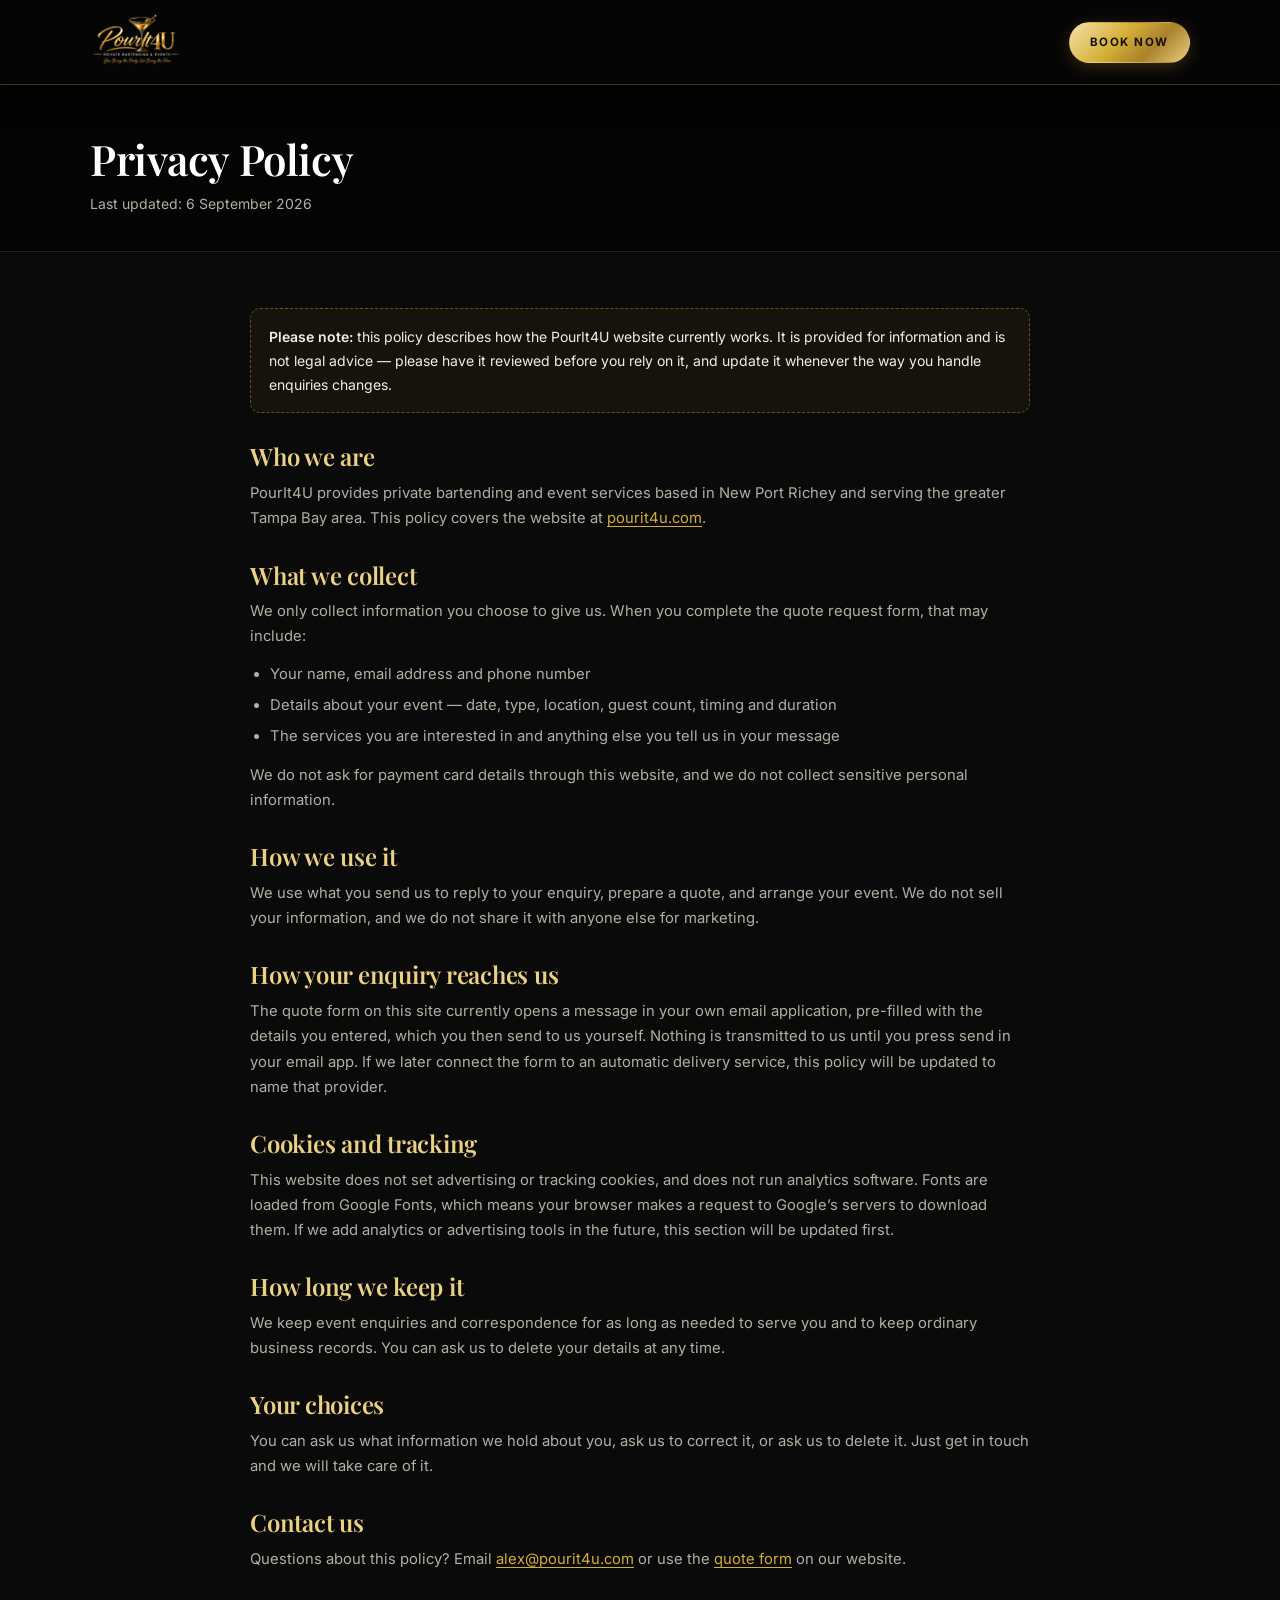
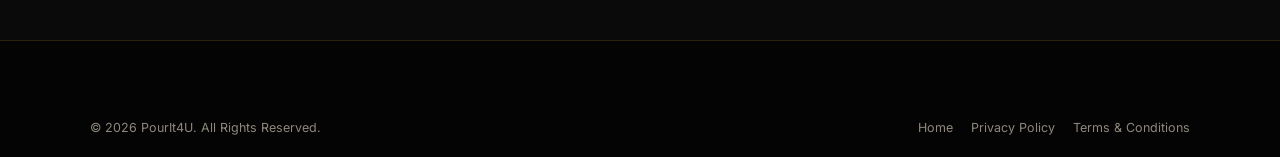
==== privacy.html @ ffa35bff "PourIt4U website — private bartending & events, New Port Richey Static site: home, services, package" ====
<!DOCTYPE html>
<html lang="en">
<head>
<meta charset="utf-8">
<meta name="viewport" content="width=device-width, initial-scale=1, viewport-fit=cover">
<title>Privacy Policy | PourIt4U — Private Bartending &amp; Events</title>
<meta name="description" content="How PourIt4U collects, uses and protects the information you send through our website.">
<link rel="canonical" href="https://pourit4u.com/privacy.html">
<meta name="robots" content="noindex, follow">
<meta name="theme-color" content="#0A0A0B">
<link rel="icon" href="assets/img/icon-32.png" sizes="32x32" type="image/png">
<link rel="apple-touch-icon" href="assets/img/icon-180.png">
<link rel="preconnect" href="https://fonts.googleapis.com">
<link rel="preconnect" href="https://fonts.gstatic.com" crossorigin>
<link rel="stylesheet" href="https://fonts.googleapis.com/css2?family=Playfair+Display:wght@500;600;700&family=Inter:wght@400;500;600;700&family=Parisienne&display=swap">
<link rel="stylesheet" href="assets/css/styles.css">
</head>
<body>
<a class="skip-link" href="#main">Skip to content</a>

<header class="header is-scrolled">
  <div class="wrap header__inner">
    <a class="brand" href="index.html" aria-label="PourIt4U — home">
      <img class="brand__img" src="assets/img/pourit4u-logo.png" alt="PourIt4U — Private Bartending &amp; Events" width="1536" height="1024">
    </a>
    <div class="header__cta" style="margin-left:auto">
      <a class="btn btn--gold btn--sm" href="index.html#book">Book Now</a>
    </div>
  </div>
</header>

<div class="page-head">
  <div class="wrap">
    <h1>Privacy Policy</h1>
    <p>Last updated: <time datetime="2026-09-06">6 September 2026</time></p>
  </div>
</div>

<main id="main" class="legal">
  <div class="wrap">
    <div class="legal__body">

      <div class="legal__note">
        <p><strong>Please note:</strong> this policy describes how the PourIt4U website
        currently works. It is provided for information and is not legal advice — please have it
        reviewed before you rely on it, and update it whenever the way you handle enquiries
        changes.</p>
      </div>

      <h2>Who we are</h2>
      <p>PourIt4U provides private bartending and event services based in New Port
      Richey and serving the greater Tampa Bay area. This policy covers the website at
      <a href="https://pourit4u.com">pourit4u.com</a>.</p>

      <h2>What we collect</h2>
      <p>We only collect information you choose to give us. When you complete the quote request
      form, that may include:</p>
      <ul>
        <li>Your name, email address and phone number</li>
        <li>Details about your event — date, type, location, guest count, timing and duration</li>
        <li>The services you are interested in and anything else you tell us in your message</li>
      </ul>
      <p>We do not ask for payment card details through this website, and we do not collect
      sensitive personal information.</p>

      <h2>How we use it</h2>
      <p>We use what you send us to reply to your enquiry, prepare a quote, and arrange your
      event. We do not sell your information, and we do not share it with anyone else for
      marketing.</p>

      <h2>How your enquiry reaches us</h2>
      <p>The quote form on this site currently opens a message in your own email application,
      pre-filled with the details you entered, which you then send to us yourself. Nothing is
      transmitted to us until you press send in your email app. If we later connect the form to
      an automatic delivery service, this policy will be updated to name that provider.</p>

      <h2>Cookies and tracking</h2>
      <p>This website does not set advertising or tracking cookies, and does not run analytics
      software. Fonts are loaded from Google Fonts, which means your browser makes a request to
      Google’s servers to download them. If we add analytics or advertising tools in the future,
      this section will be updated first.</p>

      <h2>How long we keep it</h2>
      <p>We keep event enquiries and correspondence for as long as needed to serve you and to keep
      ordinary business records. You can ask us to delete your details at any time.</p>

      <h2>Your choices</h2>
      <p>You can ask us what information we hold about you, ask us to correct it, or ask us to
      delete it. Just get in touch and we will take care of it.</p>

      <h2>Contact us</h2>
      <p>Questions about this policy? Email <a href="mailto:alex@pourit4u.com">alex@pourit4u.com</a>
      or use the <a href="index.html#book">quote form</a> on our website.</p>

    </div>
  </div>
</main>

<footer class="footer">
  <div class="wrap">
    <div class="footer__bar" style="border-top:0">
      <p class="footer__copy">© <span id="year">2026</span> PourIt4U. All Rights Reserved.</p>
      <nav class="footer__legal" aria-label="Legal">
        <a href="index.html">Home</a>
        <a href="privacy.html">Privacy Policy</a>
        <a href="terms.html">Terms &amp; Conditions</a>
      </nav>
    </div>
  </div>
</footer>

<script>document.getElementById('year').textContent = new Date().getFullYear();</script>
</body>
</html>
---- assets/css/styles.css ----
/* ==========================================================================
   PourIt4U — Private Bartending & Events
   Stylesheet
   --------------------------------------------------------------------------
   Structure
     1.  Design tokens
     2.  Reset & base
     3.  Typography helpers
     4.  Buttons
     5.  Layout / sections
     6.  Header & navigation
     7.  Hero
     8.  Benefits bar
     9.  Services
     10. About / Why choose us
     11. How it works
     12. Packages
     13. Alcohol information band
     14. CTA band
     15. Gallery + lightbox
     16. Testimonials
     17. FAQ
     18. Booking form
     19. Contact
     20. Footer
     21. Mobile action bar
     22. Modal
     23. Motion & accessibility
     24. Responsive
   ========================================================================== */

/* ==========================================================================
   1. DESIGN TOKENS
   ========================================================================== */
:root {
  /* --- Brand palette --------------------------------------------------- */
  --black:        #0A0A0B;   /* primary ground */
  --black-deep:   #040405;   /* footer / deepest */
  --black-soft:   #131316;   /* raised panels on dark */
  --black-line:   #26262B;   /* hairlines on dark */

  --gold:         #D4AF37;   /* metallic gold — the accent */
  --gold-light:   #EBD183;   /* highlight */
  --gold-deep:    #8A6E1F;   /* shadow side of the gold */
  --gold-ink:     #7A6018;   /* gold that is readable on cream */
  --gold-grad:    linear-gradient(135deg, #F3E2A8 0%, #D4AF37 42%, #A9822B 68%, #E8CE7C 100%);

  --cream:        #F7F4EE;   /* warm white sections */
  --cream-2:      #EFEAE1;   /* subtle alternate */
  --ink:          #17160F;   /* text on cream */
  --ink-soft:     #4A463C;   /* secondary text on cream */
  --ink-line:     #DCD5C8;   /* hairlines on cream */

  --white:        #FFFFFF;
  --on-dark:      #F2EFE8;   /* body text on black */
  --on-dark-soft: #B4AFA3;   /* secondary text on black */

  /* --- Type ------------------------------------------------------------ */
  --serif:  'Playfair Display', 'Georgia', 'Times New Roman', serif;
  --sans:   'Inter', -apple-system, BlinkMacSystemFont, 'Segoe UI', Roboto, Arial, sans-serif;
  --script: 'Parisienne', 'Brush Script MT', cursive;

  /* --- Rhythm ---------------------------------------------------------- */
  --wrap:      1180px;
  --wrap-tight: 940px;
  --gutter:    clamp(18px, 4vw, 40px);
  --section-y: clamp(52px, 6.4vw, 84px);
  --radius:    10px;
  --radius-lg: 14px;

  --shadow-sm: 0 2px 10px rgba(0, 0, 0, .08);
  --shadow-md: 0 10px 30px rgba(0, 0, 0, .12);
  --shadow-dark: 0 14px 40px rgba(0, 0, 0, .55);

  --ease: cubic-bezier(.22, .61, .36, 1);
  --header-h: 84px;
}

/* ==========================================================================
   2. RESET & BASE
   ========================================================================== */
*, *::before, *::after { box-sizing: border-box; }

html {
  scroll-behavior: smooth;
  scroll-padding-top: calc(var(--header-h) + 12px);
  -webkit-text-size-adjust: 100%;
}

body {
  margin: 0;
  background: var(--black);
  color: var(--on-dark);
  font-family: var(--sans);
  font-size: 16px;
  line-height: 1.65;
  font-weight: 400;
  overflow-x: hidden;           /* belt-and-braces: never scroll sideways */
  -webkit-font-smoothing: antialiased;
  text-rendering: optimizeLegibility;
}

img { max-width: 100%; height: auto; display: block; }
svg { display: block; }
a { color: inherit; text-decoration: none; }
button { font: inherit; color: inherit; }
[hidden] { display: none !important; }

h1, h2, h3, h4 {
  font-family: var(--serif);
  font-weight: 600;
  line-height: 1.16;
  margin: 0;
  letter-spacing: -.01em;
}

p { margin: 0; }
ul, ol { margin: 0; padding: 0; list-style: none; }

/* Accessible-but-invisible text (used for the SEO headline behind the logo) */
.sr-only {
  position: absolute !important;
  width: 1px; height: 1px;
  padding: 0; margin: -1px;
  overflow: hidden;
  clip: rect(0, 0, 0, 0);
  white-space: nowrap;
  border: 0;
}

.skip-link {
  position: absolute;
  left: 50%;
  top: -60px;
  transform: translateX(-50%);
  z-index: 2000;
  background: var(--gold);
  color: var(--black);
  padding: 10px 20px;
  font-size: 13px;
  font-weight: 700;
  letter-spacing: .1em;
  text-transform: uppercase;
  border-radius: 0 0 8px 8px;
  transition: top .18s var(--ease);
}
.skip-link:focus { top: 0; }

:focus-visible {
  outline: 2px solid var(--gold);
  outline-offset: 3px;
  border-radius: 3px;
}

/* ==========================================================================
   3. TYPOGRAPHY HELPERS
   ========================================================================== */
.eyebrow {
  display: inline-flex;
  align-items: center;
  gap: 12px;
  font-size: 11px;
  font-weight: 600;
  letter-spacing: .22em;
  text-transform: uppercase;
  color: var(--gold);
  margin: 0 0 12px;
}
.eyebrow::before,
.eyebrow::after {
  content: '';
  width: 26px;
  height: 1px;
  background: linear-gradient(90deg, transparent, var(--gold));
}
.eyebrow::after { background: linear-gradient(90deg, var(--gold), transparent); }
.eyebrow--start { margin-bottom: 10px; }
.eyebrow--start::before { display: none; }

.section--light .eyebrow { color: var(--gold-ink); }
.section--light .eyebrow::before { background: linear-gradient(90deg, transparent, var(--gold-ink)); }
.section--light .eyebrow::after  { background: linear-gradient(90deg, var(--gold-ink), transparent); }

.section-title {
  font-size: clamp(27px, 3.4vw, 40px);
  margin: 0 0 12px;
}

.section-intro {
  font-size: clamp(14.5px, 1.15vw, 16px);
  color: var(--on-dark-soft);
  max-width: 620px;
  margin: 0 auto;
}
.section--light .section-intro { color: var(--ink-soft); }

.section-head {
  text-align: center;
  margin-bottom: clamp(28px, 3.4vw, 44px);
}

.script {
  font-family: var(--script);
  font-weight: 400;
  color: var(--gold);
  letter-spacing: .01em;
}

.gold-text {
  background: var(--gold-grad);
  -webkit-background-clip: text;
  background-clip: text;
  color: transparent;
}

.rule-gold {
  width: 54px;
  height: 2px;
  background: var(--gold-grad);
  border: 0;
  margin: 16px auto 0;
}

/* ==========================================================================
   4. BUTTONS
   ========================================================================== */
.btn {
  display: inline-flex;
  align-items: center;
  justify-content: center;
  gap: 10px;
  padding: 13px 26px;
  min-height: 46px;
  border: 1px solid transparent;
  border-radius: 40px;
  font-size: 12.5px;
  font-weight: 700;
  letter-spacing: .13em;
  text-transform: uppercase;
  cursor: pointer;
  text-align: center;
  transition: transform .2s var(--ease), box-shadow .2s var(--ease),
              background-color .2s var(--ease), color .2s var(--ease),
              border-color .2s var(--ease);
  will-change: transform;
}
.btn:hover { transform: translateY(-2px); }
.btn:active { transform: translateY(0); }

/* Primary — gold fill, dark text */
.btn--gold {
  background: var(--gold-grad);
  color: #14110A;
  box-shadow: 0 4px 16px rgba(212, 175, 55, .22);
}
.btn--gold:hover { box-shadow: 0 8px 26px rgba(212, 175, 55, .38); }

/* Secondary on dark — gold outline */
.btn--ghost {
  background: rgba(255, 255, 255, .03);
  border-color: rgba(212, 175, 55, .55);
  color: var(--gold-light);
}
.btn--ghost:hover {
  background: rgba(212, 175, 55, .12);
  border-color: var(--gold);
  color: var(--gold-light);
}

/* Secondary on cream */
.btn--dark {
  background: var(--black);
  color: var(--on-dark);
  border-color: var(--black);
}
.btn--dark:hover { background: #1d1d21; }

.btn--outline-ink {
  background: transparent;
  border-color: var(--ink-line);
  color: var(--ink);
}
.btn--outline-ink:hover { border-color: var(--gold-ink); color: var(--gold-ink); }

.btn--sm { padding: 10px 20px; min-height: 40px; font-size: 11.5px; }
.btn--block { width: 100%; }
.btn__arrow { transition: transform .2s var(--ease); }
.btn:hover .btn__arrow { transform: translateX(4px); }

/* Quiet text link with an underline that grows on hover */
.link-more {
  display: inline-flex;
  align-items: center;
  gap: 7px;
  padding: 8px 0;
  min-height: 34px;
  font-size: 11.5px;
  font-weight: 700;
  letter-spacing: .14em;
  text-transform: uppercase;
  color: var(--gold-ink);
  background: none;
  border: 0;
  padding: 0;
  cursor: pointer;
}
.link-more::after {
  content: '';
  width: 14px; height: 1px;
  background: currentColor;
  transition: width .22s var(--ease);
}
.link-more:hover::after { width: 26px; }

/* ==========================================================================
   5. LAYOUT / SECTIONS
   ========================================================================== */
.wrap {
  width: 100%;
  max-width: var(--wrap);
  margin-inline: auto;
  padding-inline: var(--gutter);
}
.wrap--tight { max-width: var(--wrap-tight); }

.section { padding-block: var(--section-y); position: relative; }
.section--light { background: var(--cream); color: var(--ink); }
.section--light h1, .section--light h2, .section--light h3, .section--light h4 { color: var(--ink); }
.section--cream2 { background: var(--cream-2); }
.section--dark { background: var(--black); }
.section--darker { background: var(--black-deep); }

/* ==========================================================================
   6. HEADER & NAVIGATION
   ========================================================================== */
.header {
  position: fixed;
  inset: 0 0 auto 0;
  z-index: 900;
  background: linear-gradient(to bottom, rgba(4, 4, 5, .95), rgba(4, 4, 5, .78));
  border-bottom: 1px solid rgba(212, 175, 55, .16);
  transition: background .3s var(--ease), border-color .3s var(--ease);
}
.header.is-scrolled {
  background: #050506;
  border-bottom-color: rgba(212, 175, 55, .3);
  box-shadow: 0 6px 26px rgba(0, 0, 0, .5);
}

.header__inner {
  display: flex;
  align-items: center;
  gap: 18px;
  min-height: var(--header-h);
}

/* The logo is her approved artwork, used as-is. Its own background is black,
   so `screen` blending drops that black away over dark surfaces without
   altering the file itself. */
.brand { display: inline-flex; align-items: center; flex: 0 0 auto; }
.brand__img {
  height: 62px;
  width: auto;
  mix-blend-mode: screen;
}

.nav { margin-left: auto; }
.nav__list { display: flex; align-items: center; gap: clamp(12px, 1.6vw, 26px); }
.nav__link {
  position: relative;
  display: inline-flex;
  align-items: center;
  min-height: 34px;
  font-size: 13px;
  font-weight: 500;
  letter-spacing: .04em;
  color: var(--on-dark);
  padding: 6px 2px;
  white-space: nowrap;
  transition: color .18s var(--ease);
}
.nav__link::after {
  content: '';
  position: absolute;
  left: 0; right: 0; bottom: 0;
  height: 1.5px;
  background: var(--gold);
  transform: scaleX(0);
  transform-origin: left;
  transition: transform .24s var(--ease);
}
.nav__link:hover { color: var(--gold-light); }
.nav__link:hover::after,
.nav__link.is-active::after { transform: scaleX(1); }
.nav__link.is-active { color: var(--gold); }

.header__cta { flex: 0 0 auto; margin-left: clamp(8px, 1.4vw, 20px); }

.nav-toggle {
  display: none;
  width: 44px; height: 44px;
  align-items: center;
  justify-content: center;
  background: transparent;
  border: 1px solid rgba(212, 175, 55, .35);
  border-radius: 8px;
  cursor: pointer;
  flex: 0 0 auto;
}
.nav-toggle__bars { display: block; width: 20px; height: 14px; position: relative; }
.nav-toggle__bars span {
  position: absolute;
  left: 0; right: 0;
  height: 1.6px;
  background: var(--gold);
  border-radius: 2px;
  transition: transform .25s var(--ease), opacity .18s var(--ease), top .25s var(--ease);
}
.nav-toggle__bars span:nth-child(1) { top: 0; }
.nav-toggle__bars span:nth-child(2) { top: 6.2px; }
.nav-toggle__bars span:nth-child(3) { top: 12.4px; }
.nav-toggle[aria-expanded="true"] .nav-toggle__bars span:nth-child(1) { top: 6.2px; transform: rotate(45deg); }
.nav-toggle[aria-expanded="true"] .nav-toggle__bars span:nth-child(2) { opacity: 0; }
.nav-toggle[aria-expanded="true"] .nav-toggle__bars span:nth-child(3) { top: 6.2px; transform: rotate(-45deg); }

/* ==========================================================================
   7. HERO
   ========================================================================== */
.hero {
  position: relative;
  min-height: clamp(560px, 92vh, 860px);
  display: flex;
  align-items: center;
  padding-top: calc(var(--header-h) + clamp(24px, 4vw, 54px));
  padding-bottom: clamp(64px, 8vw, 96px);
  overflow: hidden;
  isolation: isolate;
}
.hero__bg {
  position: absolute;
  inset: 0;
  z-index: -2;
}
.hero__bg img {
  width: 100%;
  height: 100%;
  object-fit: cover;
  object-position: center 42%;
}
.hero__scrim {
  position: absolute;
  inset: 0;
  z-index: -1;
  background:
    linear-gradient(105deg, rgba(4,4,5,.94) 0%, rgba(4,4,5,.88) 34%, rgba(4,4,5,.62) 62%, rgba(4,4,5,.74) 100%),
    linear-gradient(to top, rgba(4,4,5,.96) 0%, rgba(4,4,5,0) 38%);
}

.hero__inner { max-width: 620px; }

.hero__logo {
  width: clamp(270px, 38vw, 500px);
  height: auto;
  mix-blend-mode: screen;
  margin-bottom: clamp(14px, 2vw, 20px);
}

.hero__copy {
  font-size: clamp(14.5px, 1.2vw, 16.5px);
  color: #DDD8CE;
  max-width: 500px;
  margin-bottom: clamp(20px, 2.6vw, 28px);
}

.hero__actions {
  display: flex;
  flex-wrap: wrap;
  gap: 12px;
  margin-bottom: clamp(18px, 2.4vw, 26px);
}

.hero__area {
  display: inline-flex;
  align-items: center;
  gap: 10px;
  font-size: 11px;
  font-weight: 600;
  letter-spacing: .18em;
  text-transform: uppercase;
  color: var(--on-dark-soft);
  padding-top: 16px;
  border-top: 1px solid rgba(212, 175, 55, .22);
}
.hero__area svg { color: var(--gold); flex: 0 0 auto; }

.hero__scroll {
  position: absolute;
  left: 50%;
  bottom: 20px;
  transform: translateX(-50%);
  color: rgba(212, 175, 55, .7);
  animation: nudge 2.4s var(--ease) infinite;
}
@keyframes nudge {
  0%, 100% { transform: translate(-50%, 0); }
  50%      { transform: translate(-50%, 7px); }
}

/* ==========================================================================
   8. BENEFITS BAR
   ========================================================================== */
.benefits {
  background: var(--black-soft);
  border-top: 1px solid rgba(212, 175, 55, .18);
  border-bottom: 1px solid rgba(212, 175, 55, .18);
  padding-block: clamp(30px, 3.4vw, 42px);
}
.benefits__grid {
  display: grid;
  grid-template-columns: repeat(4, 1fr);
  gap: clamp(16px, 2.2vw, 30px);
}
.benefit {
  display: grid;
  grid-template-columns: auto 1fr;
  gap: 14px;
  align-items: start;
  padding-right: clamp(10px, 1.6vw, 22px);
  border-right: 1px solid var(--black-line);
}
.benefit:last-child { border-right: 0; padding-right: 0; }
.benefit__icon {
  width: 42px; height: 42px;
  display: grid;
  place-items: center;
  border: 1px solid rgba(212, 175, 55, .4);
  border-radius: 50%;
  color: var(--gold);
  flex: 0 0 auto;
}
.benefit__title {
  display: block;
  font-family: var(--sans);
  font-size: 11.5px;
  font-weight: 700;
  letter-spacing: .09em;
  text-transform: uppercase;
  color: var(--white);
  margin-bottom: 3px;
}
.benefit__text { display: block; font-size: 13.5px; color: var(--on-dark-soft); line-height: 1.5; }

/* ==========================================================================
   9. SERVICES
   ========================================================================== */
.services__grid {
  display: grid;
  grid-template-columns: repeat(5, minmax(0, 1fr));
  gap: clamp(12px, 1.3vw, 16px);
}
@media (max-width: 1100px) { .services__grid { grid-template-columns: repeat(3, minmax(0, 1fr)); } }
@media (max-width: 780px)  { .services__grid { grid-template-columns: repeat(2, minmax(0, 1fr)); } }
.service-card {
  background: var(--white);
  border: 1px solid var(--ink-line);
  border-radius: var(--radius-lg);
  padding: clamp(18px, 1.8vw, 22px) clamp(14px, 1.4vw, 18px);
  display: flex;
  flex-direction: column;
  gap: 9px;
  transition: transform .26s var(--ease), box-shadow .26s var(--ease), border-color .26s var(--ease);
}
.service-card:hover {
  transform: translateY(-5px);
  box-shadow: var(--shadow-md);
  border-color: rgba(212, 175, 55, .6);
}
.service-card__icon {
  width: 52px; height: 52px;
  display: grid;
  place-items: center;
  border-radius: 50%;
  background: var(--black);
  color: var(--gold);
  margin-bottom: 4px;
}
.service-card__title {
  font-family: var(--sans);
  font-size: 12px;
  font-weight: 700;
  letter-spacing: .13em;
  text-transform: uppercase;
  color: var(--ink);
}
.service-card__text {
  font-size: 13.5px;
  color: var(--ink-soft);
  line-height: 1.58;
  flex: 1 1 auto;
}
.service-card .link-more { margin-top: 4px; align-self: flex-start; }

/* ==========================================================================
   10. ABOUT / WHY CHOOSE US
   ========================================================================== */
.about {
  display: grid;
  grid-template-columns: minmax(0, .92fr) minmax(0, 1.08fr);
  background: var(--black);
  align-items: stretch;
}
.about__media { position: relative; min-height: 340px; }
.about__media img {
  position: absolute;
  inset: 0;
  width: 100%; height: 100%;
  object-fit: cover;
}
.about__media::after {
  content: '';
  position: absolute;
  inset: 0;
  background: linear-gradient(90deg, rgba(4,4,5,.35) 0%, rgba(4,4,5,0) 45%, rgba(10,10,11,.9) 100%);
}
.about__body {
  padding: clamp(36px, 5vw, 70px) var(--gutter) clamp(36px, 5vw, 70px) clamp(24px, 4vw, 56px);
  max-width: 640px;
  display: flex;
  flex-direction: column;
  justify-content: center;
}
.about__title { font-size: clamp(26px, 3.2vw, 38px); margin-bottom: 14px; }
.about__text { font-size: 15px; color: var(--on-dark-soft); margin-bottom: 12px; max-width: 520px; }
.about__points {
  display: grid;
  grid-template-columns: repeat(4, 1fr);
  gap: 14px;
  margin-top: clamp(20px, 2.6vw, 28px);
  padding-top: clamp(20px, 2.6vw, 26px);
  border-top: 1px solid var(--black-line);
}
.about__point { text-align: center; }
.about__point svg { color: var(--gold); margin: 0 auto 8px; }
.about__point span {
  display: block;
  font-size: 10.5px;
  font-weight: 700;
  letter-spacing: .12em;
  text-transform: uppercase;
  color: var(--on-dark);
  line-height: 1.4;
}

/* ==========================================================================
   11. HOW IT WORKS
   ========================================================================== */
.steps {
  display: grid;
  grid-template-columns: repeat(4, 1fr);
  gap: clamp(16px, 2vw, 26px);
  position: relative;
}
/* subtle connecting line behind the numbered circles */
.steps::before {
  content: '';
  position: absolute;
  top: 27px;
  left: 12.5%;
  right: 12.5%;
  height: 1px;
  background: linear-gradient(90deg, transparent, rgba(212,175,55,.45) 12%, rgba(212,175,55,.45) 88%, transparent);
  z-index: 0;
}
.step { text-align: center; position: relative; z-index: 1; }
.step__num {
  width: 54px; height: 54px;
  margin: 0 auto 14px;
  display: grid;
  place-items: center;
  border-radius: 50%;
  border: 1px solid rgba(212, 175, 55, .5);
  background: var(--cream);
  color: var(--gold-ink);
  font-family: var(--serif);
  font-size: 17px;
  font-weight: 700;
  letter-spacing: .02em;
  transition: background .25s var(--ease), color .25s var(--ease), transform .25s var(--ease);
}
.step:hover .step__num {
  background: var(--gold-grad);
  color: #14110A;
  transform: translateY(-3px);
}
.section--dark .step__num { background: var(--black); color: var(--gold); }
.step__title {
  display: block;
  font-family: var(--sans);
  font-size: 12px;
  font-weight: 700;
  letter-spacing: .13em;
  text-transform: uppercase;
  margin-bottom: 6px;
}
.step__text { display: block; font-size: 13.5px; color: var(--ink-soft); line-height: 1.55; max-width: 240px; margin-inline: auto; }

/* ==========================================================================
   12. PACKAGES
   ========================================================================== */
.packages__grid {
  display: grid;
  grid-template-columns: repeat(3, 1fr);
  gap: clamp(16px, 2vw, 24px);
  align-items: stretch;
}
.package {
  position: relative;
  display: flex;
  flex-direction: column;
  background: var(--black-soft);
  border: 1px solid var(--black-line);
  border-radius: var(--radius-lg);
  padding: clamp(24px, 2.6vw, 32px) clamp(18px, 2.2vw, 26px);
  transition: transform .26s var(--ease), border-color .26s var(--ease), box-shadow .26s var(--ease);
}
.package:hover {
  transform: translateY(-5px);
  border-color: rgba(212, 175, 55, .5);
  box-shadow: var(--shadow-dark);
}
.package--featured {
  border-color: rgba(212, 175, 55, .65);
  background: linear-gradient(180deg, #17161A 0%, #101013 100%);
  box-shadow: 0 0 0 1px rgba(212, 175, 55, .16), 0 18px 44px rgba(0, 0, 0, .5);
}
.package__badge {
  position: absolute;
  top: -11px;
  left: 50%;
  transform: translateX(-50%);
  background: var(--gold-grad);
  color: #14110A;
  font-size: 10px;
  font-weight: 800;
  letter-spacing: .18em;
  text-transform: uppercase;
  padding: 5px 16px;
  border-radius: 30px;
  white-space: nowrap;
}
.package__name {
  font-size: clamp(20px, 2vw, 25px);
  color: var(--white);
  margin-bottom: 4px;
}
.package__subtitle {
  font-size: 11px;
  font-weight: 700;
  letter-spacing: .16em;
  text-transform: uppercase;
  color: var(--gold);
  margin-bottom: 12px;
}
.package__blurb {
  font-size: 13.5px;
  color: var(--on-dark-soft);
  line-height: 1.55;
  margin-bottom: 16px;
}
.package__price {
  display: flex;
  align-items: baseline;
  gap: 8px;
  padding: 14px 0;
  margin-bottom: 16px;
  border-top: 1px solid var(--black-line);
  border-bottom: 1px solid var(--black-line);
}
.package__price-label {
  font-size: 10.5px;
  font-weight: 600;
  letter-spacing: .16em;
  text-transform: uppercase;
  color: var(--on-dark-soft);
}
.package__price-value {
  font-family: var(--serif);
  font-size: 27px;
  font-weight: 700;
  color: var(--gold);
  line-height: 1;
}
.package__price--tbd .package__price-value {
  font-size: 15px;
  font-family: var(--sans);
  font-weight: 600;
  letter-spacing: .05em;
  color: var(--gold-light);
}
.package__hours {
  font-size: 11px;
  font-weight: 600;
  letter-spacing: .12em;
  text-transform: uppercase;
  color: var(--on-dark-soft);
  margin-left: auto;
  white-space: nowrap;
}
.package__list { display: grid; gap: 9px; margin-bottom: 22px; flex: 1 1 auto; align-content: start; }
.package__list li {
  display: grid;
  grid-template-columns: auto 1fr;
  gap: 10px;
  align-items: start;
  font-size: 13.5px;
  color: var(--on-dark);
  line-height: 1.45;
}
.package__list svg { color: var(--gold); margin-top: 4px; flex: 0 0 auto; }
/* --- Add-ons strip (extra hour, second bartender, travel, deposit) --- */
.add-ons {
  display: grid;
  grid-template-columns: repeat(4, minmax(0, 1fr));
  gap: 1px;
  margin-top: clamp(18px, 2.2vw, 26px);
  background: var(--black-line);
  border: 1px solid var(--black-line);
  border-radius: var(--radius);
  overflow: hidden;
}
.add-on {
  background: var(--black-soft);
  padding: clamp(14px, 1.6vw, 18px) clamp(12px, 1.4vw, 18px);
  text-align: center;
  display: flex;
  flex-direction: column;
  gap: 3px;
  justify-content: center;
}
.add-on__label {
  font-size: 10px;
  font-weight: 700;
  letter-spacing: .16em;
  text-transform: uppercase;
  color: var(--on-dark-soft);
}
.add-on__price {
  font-family: var(--serif);
  font-size: clamp(17px, 1.8vw, 21px);
  font-weight: 700;
  color: var(--gold);
  line-height: 1.15;
}
.add-on__note { font-size: 12px; color: var(--on-dark-soft); line-height: 1.4; }

.packages__note {
  text-align: center;
  font-size: 13.5px;
  color: var(--on-dark-soft);
  max-width: 660px;
  margin: clamp(24px, 3vw, 32px) auto 0;
  line-height: 1.6;
}

/* ==========================================================================
   13. ALCOHOL INFORMATION BAND
   ========================================================================== */
.alcohol {
  background: var(--cream-2);
  color: var(--ink);
  padding-block: clamp(34px, 4vw, 48px);
}
.alcohol__inner {
  display: grid;
  grid-template-columns: auto 1fr;
  gap: clamp(18px, 2.6vw, 30px);
  align-items: center;
  max-width: 900px;
  margin-inline: auto;
}
.alcohol__icon {
  width: 58px; height: 58px;
  display: grid;
  place-items: center;
  border-radius: 50%;
  background: var(--black);
  color: var(--gold);
  flex: 0 0 auto;
}
.alcohol__title {
  font-size: clamp(18px, 2vw, 24px);
  margin-bottom: 8px;
}
.alcohol__text { font-size: 14.5px; color: var(--ink-soft); line-height: 1.6; }

/* ==========================================================================
   14. CTA BAND
   ========================================================================== */
.cta-band {
  position: relative;
  padding-block: clamp(48px, 6vw, 76px);
  text-align: center;
  overflow: hidden;
  isolation: isolate;
}
.cta-band__bg { position: absolute; inset: 0; z-index: -2; }
.cta-band__bg img { width: 100%; height: 100%; object-fit: cover; }
.cta-band::before {
  content: '';
  position: absolute;
  inset: 0;
  z-index: -1;
  background: linear-gradient(180deg, rgba(4,4,5,.9), rgba(4,4,5,.82));
}
.cta-band__script {
  font-family: var(--script);
  font-size: clamp(24px, 3.4vw, 38px);
  color: var(--gold);
  line-height: 1.3;
  margin-bottom: 8px;
}
.cta-band__title { font-size: clamp(24px, 3vw, 34px); color: var(--white); margin-bottom: 12px; }
.cta-band__text { font-size: 15px; color: var(--on-dark-soft); max-width: 540px; margin: 0 auto 24px; }
.cta-band__actions { display: flex; flex-wrap: wrap; gap: 12px; justify-content: center; }

/* ==========================================================================
   15. GALLERY + LIGHTBOX
   ========================================================================== */
.gallery__filters {
  display: flex;
  flex-wrap: wrap;
  justify-content: center;
  gap: 8px;
  margin-bottom: clamp(20px, 2.6vw, 28px);
}
.filter-btn {
  background: transparent;
  border: 1px solid var(--black-line);
  color: var(--on-dark-soft);
  border-radius: 30px;
  padding: 8px 18px;
  min-height: 38px;
  font-size: 11.5px;
  font-weight: 700;
  letter-spacing: .13em;
  text-transform: uppercase;
  cursor: pointer;
  transition: all .2s var(--ease);
}
.filter-btn:hover { border-color: rgba(212, 175, 55, .5); color: var(--gold-light); }
.filter-btn.is-active {
  background: var(--gold-grad);
  border-color: transparent;
  color: #14110A;
}

.gallery__grid {
  display: grid;
  grid-template-columns: repeat(4, 1fr);
  gap: clamp(8px, 1.1vw, 14px);
}
.gallery__item {
  position: relative;
  aspect-ratio: 4 / 3;
  border-radius: var(--radius);
  overflow: hidden;
  border: 0;
  padding: 0;
  cursor: pointer;
  background: var(--black-soft);
  display: block;
}
.gallery__item img {
  width: 100%; height: 100%;
  object-fit: cover;
  transition: transform .55s var(--ease), filter .35s var(--ease);
}
.gallery__item::after {
  content: '';
  position: absolute;
  inset: 0;
  background: linear-gradient(to top, rgba(4,4,5,.75), rgba(4,4,5,0) 55%);
  opacity: 0;
  transition: opacity .3s var(--ease);
}
.gallery__item:hover img { transform: scale(1.07); }
.gallery__item:hover::after { opacity: 1; }
.gallery__zoom {
  position: absolute;
  inset: auto 12px 12px auto;
  width: 34px; height: 34px;
  display: grid;
  place-items: center;
  border-radius: 50%;
  background: rgba(212, 175, 55, .92);
  color: #14110A;
  opacity: 0;
  transform: translateY(6px);
  transition: opacity .3s var(--ease), transform .3s var(--ease);
  pointer-events: none;
}
.gallery__item:hover .gallery__zoom,
.gallery__item:focus-visible .gallery__zoom { opacity: 1; transform: translateY(0); }
.gallery__item.is-hidden { display: none; }

.gallery__note {
  text-align: center;
  font-size: 12.5px;
  color: var(--on-dark-soft);
  margin-top: 18px;
  font-style: italic;
}

/* --- Lightbox --- */
.lightbox {
  position: fixed;
  inset: 0;
  z-index: 1200;
  background: rgba(3, 3, 4, .95);
  display: grid;
  place-items: center;
  padding: clamp(16px, 4vw, 48px);
  opacity: 0;
  visibility: hidden;
  transition: opacity .28s var(--ease), visibility .28s var(--ease);
}
.lightbox.is-open { opacity: 1; visibility: visible; }
.lightbox__figure { margin: 0; max-width: min(1100px, 100%); text-align: center; }
.lightbox__img {
  max-width: 100%;
  max-height: 76vh;
  width: auto;
  border-radius: var(--radius);
  box-shadow: var(--shadow-dark);
  margin-inline: auto;
}
.lightbox__caption {
  margin-top: 14px;
  font-size: 13px;
  color: var(--on-dark-soft);
}
.lightbox__count {
  display: block;
  font-size: 11px;
  letter-spacing: .16em;
  text-transform: uppercase;
  color: var(--gold);
  margin-top: 6px;
}
.lightbox__btn {
  position: absolute;
  width: 46px; height: 46px;
  display: grid;
  place-items: center;
  background: rgba(255, 255, 255, .07);
  border: 1px solid rgba(212, 175, 55, .35);
  border-radius: 50%;
  color: var(--gold);
  cursor: pointer;
  transition: background .2s var(--ease), transform .2s var(--ease);
}
.lightbox__btn:hover { background: rgba(212, 175, 55, .2); }
.lightbox__close { top: clamp(12px, 3vw, 26px); right: clamp(12px, 3vw, 26px); }
.lightbox__prev { left: clamp(8px, 2.4vw, 26px); top: 50%; transform: translateY(-50%); }
.lightbox__next { right: clamp(8px, 2.4vw, 26px); top: 50%; transform: translateY(-50%); }
.lightbox__prev:hover, .lightbox__next:hover { transform: translateY(-50%) scale(1.06); }

/* ==========================================================================
   16. TESTIMONIALS
   ========================================================================== */
.testimonials__grid {
  display: grid;
  grid-template-columns: repeat(auto-fit, minmax(255px, 1fr));
  gap: clamp(14px, 1.8vw, 22px);
}
.testimonial {
  position: relative;
  background: var(--black-soft);
  border: 1px solid var(--black-line);
  border-radius: var(--radius-lg);
  padding: clamp(22px, 2.4vw, 30px);
  display: flex;
  flex-direction: column;
  gap: 12px;
  transition: transform .26s var(--ease), border-color .26s var(--ease);
}
.testimonial:hover { transform: translateY(-4px); border-color: rgba(212, 175, 55, .4); }
.testimonial--placeholder { border-style: dashed; border-color: rgba(212, 175, 55, .3); }
.testimonial__stars { display: flex; gap: 3px; color: var(--gold); }
.testimonial__quote {
  font-family: var(--serif);
  font-size: 16px;
  font-style: italic;
  line-height: 1.55;
  color: var(--on-dark);
  flex: 1 1 auto;
}
.testimonial__meta { border-top: 1px solid var(--black-line); padding-top: 12px; }
.testimonial__name {
  font-size: 12px;
  font-weight: 700;
  letter-spacing: .1em;
  text-transform: uppercase;
  color: var(--gold);
}
.testimonial__event { font-size: 12.5px; color: var(--on-dark-soft); }
.testimonials__disclaimer {
  text-align: center;
  font-size: 12.5px;
  color: var(--on-dark-soft);
  margin-top: 18px;
  font-style: italic;
}

/* ==========================================================================
   17. FAQ
   ========================================================================== */
.faq__list {
  max-width: 820px;
  margin-inline: auto;
  border-top: 1px solid var(--ink-line);
}
.faq__item { border-bottom: 1px solid var(--ink-line); }
.faq__q {
  width: 100%;
  display: flex;
  align-items: center;
  gap: 16px;
  justify-content: space-between;
  background: none;
  border: 0;
  padding: 17px 2px;
  text-align: left;
  cursor: pointer;
  font-family: var(--sans);
  font-size: 15px;
  font-weight: 600;
  color: var(--ink);
  transition: color .18s var(--ease);
}
.faq__q:hover { color: var(--gold-ink); }
.faq__icon {
  flex: 0 0 auto;
  width: 26px; height: 26px;
  display: grid;
  place-items: center;
  border: 1px solid var(--ink-line);
  border-radius: 50%;
  color: var(--gold-ink);
  transition: transform .3s var(--ease), background .25s var(--ease), color .25s var(--ease), border-color .25s var(--ease);
}
.faq__q[aria-expanded="true"] { color: var(--gold-ink); }
.faq__q[aria-expanded="true"] .faq__icon {
  transform: rotate(45deg);
  background: var(--gold-grad);
  border-color: transparent;
  color: #14110A;
}
.faq__a {
  overflow: hidden;
  height: 0;
  transition: height .32s var(--ease);
}
.faq__a-inner {
  padding: 0 44px 20px 2px;
  font-size: 14.5px;
  color: var(--ink-soft);
  line-height: 1.65;
}

/* ==========================================================================
   18. BOOKING FORM
   ========================================================================== */
.booking { background: var(--black); }
.booking__panel {
  background: var(--black-soft);
  border: 1px solid var(--black-line);
  border-top: 2px solid transparent;
  border-image: none;
  border-radius: var(--radius-lg);
  padding: clamp(22px, 3vw, 40px);
  position: relative;
  overflow: hidden;
}
.booking__panel::before {
  content: '';
  position: absolute;
  inset: 0 0 auto 0;
  height: 2px;
  background: var(--gold-grad);
}

.form__grid {
  display: grid;
  grid-template-columns: repeat(2, minmax(0, 1fr));
  gap: clamp(12px, 1.6vw, 18px);
}
.field { display: flex; flex-direction: column; gap: 6px; min-width: 0; }
.field--full { grid-column: 1 / -1; }

.field__label {
  font-size: 11px;
  font-weight: 700;
  letter-spacing: .13em;
  text-transform: uppercase;
  color: var(--on-dark-soft);
}
.field__req { color: var(--gold); margin-left: 2px; }

.field input:not([type="checkbox"]),
.field select,
.field textarea {
  width: 100%;
  background: rgba(255, 255, 255, .035);
  border: 1px solid var(--black-line);
  border-radius: 8px;
  padding: 12px 13px;
  min-height: 46px;
  color: var(--on-dark);
  font-family: var(--sans);
  font-size: 15px;           /* 16px-ish keeps iOS from zooming on focus */
  line-height: 1.4;
  transition: border-color .2s var(--ease), background .2s var(--ease), box-shadow .2s var(--ease);
  appearance: none;
  -webkit-appearance: none;
}
.field textarea { min-height: 108px; resize: vertical; }
.field input::placeholder,
.field textarea::placeholder { color: #8A857A; }
.field input:hover,
.field select:hover,
.field textarea:hover { border-color: #3A3A41; }
.field input:focus,
.field select:focus,
.field textarea:focus {
  outline: none;
  border-color: var(--gold);
  background: rgba(255, 255, 255, .06);
  box-shadow: 0 0 0 3px rgba(212, 175, 55, .15);
}
.field select {
  background-image: url("data:image/svg+xml,%3Csvg xmlns='http://www.w3.org/2000/svg' width='12' height='8' viewBox='0 0 12 8' fill='none'%3E%3Cpath d='M1 1.5L6 6.5L11 1.5' stroke='%23D4AF37' stroke-width='1.6' stroke-linecap='round' stroke-linejoin='round'/%3E%3C/svg%3E");
  background-repeat: no-repeat;
  background-position: right 14px center;
  padding-right: 38px;
  cursor: pointer;
}
.field input[type="date"],
.field input[type="time"] { cursor: pointer; }
.field input[type="date"]::-webkit-calendar-picker-indicator,
.field input[type="time"]::-webkit-calendar-picker-indicator {
  filter: invert(74%) sepia(52%) saturate(486%) hue-rotate(2deg) brightness(92%) contrast(88%);
  cursor: pointer;
}

/* Checkbox group for "Services Interested In" */
.checks {
  display: grid;
  grid-template-columns: repeat(auto-fit, minmax(178px, 1fr));
  gap: 8px;
}
.check {
  display: flex;
  align-items: center;
  gap: 10px;
  padding: 11px 13px;
  min-height: 46px;
  border: 1px solid var(--black-line);
  border-radius: 8px;
  background: rgba(255, 255, 255, .025);
  cursor: pointer;
  font-size: 13.5px;
  color: var(--on-dark);
  transition: border-color .2s var(--ease), background .2s var(--ease);
}
.check:hover { border-color: rgba(212, 175, 55, .45); }
.check input {
  appearance: none;
  -webkit-appearance: none;
  width: 18px; height: 18px;
  min-height: 18px;
  padding: 0;
  border-radius: 4px;
  flex: 0 0 auto;
  border: 1px solid #4A4A52;
  border-radius: 4px;
  background: transparent;
  display: grid;
  place-items: center;
  cursor: pointer;
  transition: all .18s var(--ease);
}
.check input::after {
  content: '';
  width: 9px; height: 5px;
  border-left: 2px solid #14110A;
  border-bottom: 2px solid #14110A;
  transform: rotate(-45deg) scale(0);
  transition: transform .16s var(--ease);
  margin-top: -2px;
}
.check input:checked {
  background: var(--gold);
  border-color: var(--gold);
}
.check input:checked::after { transform: rotate(-45deg) scale(1); }
.check:has(input:checked) { border-color: rgba(212, 175, 55, .7); background: rgba(212, 175, 55, .09); }

/* Validation */
.field__error {
  font-size: 12px;
  color: #FF8A80;
  min-height: 0;
  display: none;
}
.field.has-error input,
.field.has-error select,
.field.has-error textarea { border-color: #E2554B; }
.field.has-error .field__error { display: block; }

.form__foot {
  display: flex;
  flex-wrap: wrap;
  align-items: center;
  gap: 14px;
  margin-top: clamp(18px, 2.2vw, 24px);
  padding-top: clamp(16px, 2vw, 22px);
  border-top: 1px solid var(--black-line);
}
.form__privacy { font-size: 12.5px; color: var(--on-dark-soft); flex: 1 1 220px; }

/* Result panels */
.form__result {
  margin-top: 18px;
  border-radius: var(--radius);
  padding: clamp(18px, 2.2vw, 26px);
  border: 1px solid rgba(212, 175, 55, .45);
  background: rgba(212, 175, 55, .07);
}
.form__result h3 {
  font-size: 20px;
  color: var(--gold-light);
  margin-bottom: 8px;
}
.form__result p { font-size: 14.5px; color: var(--on-dark); line-height: 1.6; }
.form__result-actions { display: flex; flex-wrap: wrap; gap: 10px; margin-top: 16px; }
.form__result--error { border-color: rgba(226, 85, 75, .5); background: rgba(226, 85, 75, .08); }
.form__result--error h3 { color: #FF9A90; }

.form__status { font-size: 13px; color: var(--gold-light); }

/* ==========================================================================
   19. CONTACT
   ========================================================================== */
.contact__grid {
  display: grid;
  grid-template-columns: repeat(auto-fit, minmax(230px, 1fr));
  gap: clamp(14px, 1.8vw, 22px);
  margin-bottom: clamp(24px, 3vw, 32px);
}
.contact-card {
  background: var(--black-soft);
  border: 1px solid var(--black-line);
  border-radius: var(--radius-lg);
  padding: clamp(20px, 2.4vw, 28px);
  text-align: center;
  transition: transform .25s var(--ease), border-color .25s var(--ease);
}
.contact-card:hover { transform: translateY(-4px); border-color: rgba(212, 175, 55, .45); }
.contact-card__icon {
  width: 46px; height: 46px;
  margin: 0 auto 12px;
  display: grid;
  place-items: center;
  border-radius: 50%;
  border: 1px solid rgba(212, 175, 55, .4);
  color: var(--gold);
}
.contact-card__label {
  font-size: 10.5px;
  font-weight: 700;
  letter-spacing: .18em;
  text-transform: uppercase;
  color: var(--on-dark-soft);
  margin-bottom: 6px;
}
.contact-card__value {
  font-size: 16px;
  font-weight: 600;
  color: var(--white);
  word-break: break-word;
  display: inline-block;
  transition: color .18s var(--ease);
}
a.contact-card__value:hover { color: var(--gold); }
.contact-card__value--muted { font-size: 14px; color: var(--on-dark-soft); font-weight: 400; }
.contact-card__sub { font-size: 12.5px; color: var(--on-dark-soft); margin-top: 6px; }

.contact__actions { display: flex; flex-wrap: wrap; gap: 12px; justify-content: center; }

.socials { display: flex; gap: 10px; justify-content: center; }
.social-link {
  width: 42px; height: 42px;
  display: grid;
  place-items: center;
  border-radius: 50%;
  border: 1px solid var(--black-line);
  color: var(--on-dark-soft);
  transition: all .22s var(--ease);
}
.social-link:hover {
  border-color: var(--gold);
  color: var(--gold);
  transform: translateY(-3px);
}
.socials__soon {
  font-size: 12.5px;
  color: var(--on-dark-soft);
  font-style: italic;
}

/* ==========================================================================
   20. FOOTER
   ========================================================================== */
.footer {
  background: var(--black-deep);
  border-top: 1px solid rgba(212, 175, 55, .18);
  padding-top: clamp(40px, 4.6vw, 60px);
}
.footer__grid {
  display: grid;
  grid-template-columns: minmax(0, 1.35fr) minmax(0, 1fr) minmax(0, 1fr);
  gap: clamp(24px, 3.4vw, 48px);
  padding-bottom: clamp(28px, 3.4vw, 40px);
}
.footer__logo {
  width: 210px;
  max-width: 100%;
  height: auto;
  mix-blend-mode: screen;
  margin-bottom: 10px;
}
.footer__descriptor {
  font-size: 10.5px;
  font-weight: 700;
  letter-spacing: .2em;
  text-transform: uppercase;
  color: var(--on-dark-soft);
  margin-bottom: 8px;
}
.footer__script {
  font-family: var(--script);
  font-size: 20px;
  color: var(--gold);
  margin-bottom: 14px;
}
.footer__area { font-size: 13px; color: var(--on-dark-soft); max-width: 300px; line-height: 1.6; }

.footer__title {
  font-family: var(--sans);
  font-size: 11px;
  font-weight: 700;
  letter-spacing: .18em;
  text-transform: uppercase;
  color: var(--gold);
  margin-bottom: 14px;
}
.footer__links { display: grid; gap: 2px; }
.footer__links a { display: inline-block; padding: 6px 0; }
.footer__links a,
.footer__contact a,
.footer__contact span {
  font-size: 13.5px;
  color: var(--on-dark-soft);
  transition: color .18s var(--ease);
}
.footer__links a:hover, .footer__contact a:hover { color: var(--gold); }
.footer__contact { display: grid; gap: 10px; }
.footer__contact-row { display: grid; grid-template-columns: auto 1fr; gap: 10px; align-items: start; }
.footer__contact-row svg { color: var(--gold); margin-top: 3px; }
.footer .socials { justify-content: flex-start; margin-top: 16px; }

.footer__bar {
  border-top: 1px solid #1A1A1D;
  padding-block: 18px;
  display: flex;
  flex-wrap: wrap;
  gap: 10px 20px;
  align-items: center;
  justify-content: space-between;
}
.footer__copy { font-size: 12.5px; color: #8E887C; }
.footer__legal { display: flex; gap: 18px; flex-wrap: wrap; }
.footer__legal a { font-size: 12.5px; color: #8E887C; transition: color .18s var(--ease); }
.footer__legal a:hover { color: var(--gold); }

/* ==========================================================================
   21. MOBILE ACTION BAR (phones only)
   ========================================================================== */
.action-bar {
  display: none;
  position: fixed;
  inset: auto 0 0 0;
  z-index: 950;
  background: rgba(6, 6, 7, .97);
  backdrop-filter: blur(12px);
  -webkit-backdrop-filter: blur(12px);
  border-top: 1px solid rgba(212, 175, 55, .3);
  padding: 9px 10px calc(9px + env(safe-area-inset-bottom, 0px));
  gap: 9px;
}
.action-bar .btn { flex: 1 1 0; padding-inline: 10px; font-size: 11.5px; letter-spacing: .1em; }

/* ==========================================================================
   22. MODAL (service detail)
   ========================================================================== */
.modal {
  position: fixed;
  inset: 0;
  z-index: 1100;
  display: grid;
  place-items: center;
  padding: clamp(16px, 4vw, 40px);
  background: rgba(3, 3, 4, .9);
  opacity: 0;
  visibility: hidden;
  transition: opacity .26s var(--ease), visibility .26s var(--ease);
}
.modal.is-open { opacity: 1; visibility: visible; }
.modal__panel {
  position: relative;
  width: min(560px, 100%);
  max-height: 86vh;
  overflow-y: auto;
  background: var(--black-soft);
  border: 1px solid rgba(212, 175, 55, .4);
  border-radius: var(--radius-lg);
  padding: clamp(24px, 3vw, 36px);
  transform: translateY(14px) scale(.98);
  transition: transform .3s var(--ease);
}
.modal.is-open .modal__panel { transform: translateY(0) scale(1); }
.modal__close {
  position: absolute;
  top: 12px; right: 12px;
  width: 36px; height: 36px;
  display: grid;
  place-items: center;
  border-radius: 50%;
  background: rgba(255, 255, 255, .06);
  border: 1px solid var(--black-line);
  color: var(--on-dark-soft);
  cursor: pointer;
  transition: all .2s var(--ease);
}
.modal__close:hover { color: var(--gold); border-color: var(--gold); }
.modal__icon {
  width: 54px; height: 54px;
  display: grid;
  place-items: center;
  border-radius: 50%;
  background: var(--black);
  color: var(--gold);
  margin-bottom: 14px;
}
.modal__title { font-size: 25px; color: var(--white); margin-bottom: 10px; }
.modal__text { font-size: 14.5px; color: var(--on-dark-soft); line-height: 1.65; margin-bottom: 20px; }

/* ==========================================================================
   23. MOTION & ACCESSIBILITY
   ========================================================================== */
.reveal {
  opacity: 0;
  transform: translateY(18px);
  transition: opacity .7s var(--ease), transform .7s var(--ease);
}
.reveal.is-visible { opacity: 1; transform: none; }
.reveal[data-delay="1"] { transition-delay: .07s; }
.reveal[data-delay="2"] { transition-delay: .14s; }
.reveal[data-delay="3"] { transition-delay: .21s; }
.reveal[data-delay="4"] { transition-delay: .28s; }

body.no-scroll { overflow: hidden; }

@media (prefers-reduced-motion: reduce) {
  html { scroll-behavior: auto; }
  *, *::before, *::after {
    animation-duration: .001ms !important;
    animation-iteration-count: 1 !important;
    transition-duration: .001ms !important;
  }
  .reveal { opacity: 1; transform: none; }
  .hero__scroll { animation: none; }
}

/* ==========================================================================
   24. RESPONSIVE
   ========================================================================== */

/* --- Large tablet / small laptop ------------------------------------- */
@media (max-width: 1080px) {
  .nav__list { gap: 12px; }
  .nav__link { font-size: 12.2px; }
  .brand__img { height: 54px; }
}

/* --- Tablet ----------------------------------------------------------- */
@media (max-width: 900px) {
  :root { --header-h: 70px; }
  .brand__img { height: 48px; }

  /* Collapse the desktop nav into the slide-down panel */
  .nav-toggle { display: flex; }
  .nav {
    position: fixed;
    inset: var(--header-h) 0 auto 0;
    margin-left: 0;
    background: rgba(6, 6, 7, .985);
    backdrop-filter: blur(16px);
    -webkit-backdrop-filter: blur(16px);
    border-bottom: 1px solid rgba(212, 175, 55, .3);
    max-height: 0;
    overflow: hidden;
    transition: max-height .34s var(--ease);
  }
  .nav.is-open { max-height: calc(100vh - var(--header-h)); overflow-y: auto; }
  .nav__list {
    flex-direction: column;
    align-items: stretch;
    gap: 0;
    padding: 6px var(--gutter) 18px;
  }
  .nav__list li { border-bottom: 1px solid #1A1A1D; }
  .nav__list li:last-child { border-bottom: 0; }
  .nav__link {
    display: block;
    padding: 14px 2px;
    font-size: 15px;
  }
  .nav__link::after { display: none; }
  .header__cta { margin-left: auto; }
  .header__cta .btn { padding: 9px 16px; min-height: 40px; font-size: 11px; }
  .header__inner { gap: 10px; }

  /* Layout */
  .benefits__grid { grid-template-columns: repeat(2, 1fr); gap: 18px 22px; }
  .benefit:nth-child(2) { border-right: 0; padding-right: 0; }
  .about { grid-template-columns: 1fr; }
  .about__media { min-height: 260px; height: 44vw; max-height: 340px; }
  .about__media::after { background: linear-gradient(to bottom, rgba(4,4,5,.2), rgba(10,10,11,.85)); }
  .about__body { padding: clamp(30px, 6vw, 44px) var(--gutter); max-width: none; }
  .steps { grid-template-columns: repeat(2, 1fr); gap: 26px 18px; }
  .steps::before { display: none; }
  .packages__grid { grid-template-columns: 1fr; max-width: 460px; margin-inline: auto; }
  .package--featured { order: -1; }
  .add-ons { grid-template-columns: repeat(2, minmax(0, 1fr)); max-width: 460px; margin-inline: auto; }
  .gallery__grid { grid-template-columns: repeat(3, 1fr); }
  .footer__grid { grid-template-columns: 1fr 1fr; }
  .footer__brand { grid-column: 1 / -1; }
}

/* --- Phone ------------------------------------------------------------ */
@media (max-width: 640px) {
  :root { --section-y: 46px; }

  body { font-size: 15.5px; padding-bottom: 66px; }  /* room for the action bar */
  .action-bar { display: flex; }

  .hero {
    min-height: 0;
    padding-top: calc(var(--header-h) + 34px);
    padding-bottom: 52px;
    text-align: center;
  }
  .hero__inner { max-width: none; }
  .hero__logo { width: min(320px, 88%); margin-inline: auto; }
  .hero__copy { margin-inline: auto; font-size: 15px; }
  .hero__actions { justify-content: center; }
  .hero__actions .btn { width: 100%; max-width: 320px; }
  .hero__area { justify-content: center; text-align: center; font-size: 10px; letter-spacing: .14em; }
  .hero__scrim {
    background:
      linear-gradient(180deg, rgba(4,4,5,.9) 0%, rgba(4,4,5,.82) 45%, rgba(4,4,5,.95) 100%);
  }
  .hero__scroll { display: none; }

  .benefits__grid { grid-template-columns: 1fr; gap: 16px; }
  .benefit { border-right: 0; padding-right: 0; padding-bottom: 16px; border-bottom: 1px solid var(--black-line); }
  .benefit:last-child { padding-bottom: 0; border-bottom: 0; }

  .services__grid { grid-template-columns: 1fr; }
  .service-card { flex-direction: row; flex-wrap: wrap; align-items: flex-start; gap: 6px 16px; }
  .service-card__icon { width: 46px; height: 46px; margin-bottom: 0; }
  .service-card__title { width: calc(100% - 62px); align-self: center; }
  .service-card__text { width: 100%; }
  .service-card .link-more { margin-left: 0; }

  .about__points { grid-template-columns: repeat(2, 1fr); gap: 18px 12px; }
  .steps { grid-template-columns: 1fr; gap: 22px; text-align: left; }
  .step { display: grid; grid-template-columns: auto 1fr; gap: 14px; text-align: left; align-items: start; }
  .step__num { margin: 0; width: 46px; height: 46px; font-size: 15px; }
  .step__text { margin-inline: 0; max-width: none; }

  .alcohol__inner { grid-template-columns: 1fr; text-align: center; gap: 14px; }
  .alcohol__icon { margin-inline: auto; }

  .gallery__grid { grid-template-columns: repeat(2, 1fr); }
  .gallery__filters { gap: 6px; }
  .filter-btn { padding: 7px 13px; font-size: 10.5px; letter-spacing: .1em; }

  .form__grid { grid-template-columns: 1fr; }
  .form__foot { flex-direction: column; align-items: stretch; }
  .form__foot .btn { width: 100%; }

  .footer__grid { grid-template-columns: 1fr; gap: 26px; }
  .footer .socials { justify-content: center; }
  .footer__brand { text-align: center; }
  .footer__logo { margin-inline: auto; }
  .footer__area { margin-inline: auto; }
  .footer__bar { justify-content: center; text-align: center; }
  .footer__legal { justify-content: center; }

  .lightbox__prev { left: 6px; }
  .lightbox__next { right: 6px; }
  .lightbox__btn { width: 40px; height: 40px; }
}

@media (max-width: 380px) {
  .gallery__grid { grid-template-columns: 1fr; }
  .about__points { grid-template-columns: 1fr; }
  .action-bar .btn { font-size: 10.5px; letter-spacing: .06em; }
}

/* --- Print ------------------------------------------------------------ */
@media print {
  .header, .action-bar, .hero__scroll, .lightbox, .modal { display: none !important; }
  body { background: #fff; color: #000; }
}

/* ==========================================================================
   25. LEGAL / SIMPLE CONTENT PAGES  (privacy.html, terms.html, 404.html)
   ========================================================================== */
.page-head {
  padding-top: calc(var(--header-h) + clamp(30px, 4vw, 52px));
  padding-bottom: clamp(24px, 3vw, 36px);
  border-bottom: 1px solid rgba(212, 175, 55, .18);
  background: var(--black-deep);
}
.page-head h1 { font-size: clamp(28px, 3.6vw, 42px); color: var(--white); margin-bottom: 8px; }
.page-head p { font-size: 14px; color: var(--on-dark-soft); }

.legal { padding-block: clamp(34px, 4.4vw, 56px); }
.legal__body { max-width: 780px; margin-inline: auto; }
.legal__body h2 {
  font-size: clamp(19px, 2.1vw, 24px);
  color: var(--gold-light);
  margin: 30px 0 10px;
}
.legal__body h2:first-child { margin-top: 0; }
.legal__body p,
.legal__body li { font-size: 14.8px; color: var(--on-dark-soft); line-height: 1.7; }
.legal__body p { margin-bottom: 12px; }
.legal__body ul { list-style: disc; padding-left: 20px; margin-bottom: 14px; display: grid; gap: 6px; }
.legal__body strong { color: var(--on-dark); font-weight: 600; }
.legal__body a { color: var(--gold); text-decoration: underline; text-underline-offset: 3px; }
.legal__note {
  border: 1px dashed rgba(212, 175, 55, .4);
  background: rgba(212, 175, 55, .06);
  border-radius: var(--radius);
  padding: 16px 18px;
  margin-bottom: 26px;
}
.legal__note p { color: var(--on-dark); margin: 0; font-size: 14px; }

.error-page {
  min-height: 74vh;
  display: grid;
  place-items: center;
  text-align: center;
  padding: calc(var(--header-h) + 40px) var(--gutter) 60px;
}
.error-page h1 { font-size: clamp(56px, 12vw, 110px); color: var(--gold); line-height: 1; margin-bottom: 10px; }
.error-page h2 { font-size: clamp(21px, 3vw, 30px); color: var(--white); margin-bottom: 12px; }
.error-page p { color: var(--on-dark-soft); max-width: 440px; margin: 0 auto 24px; }
.error-page__actions { display: flex; flex-wrap: wrap; gap: 12px; justify-content: center; }
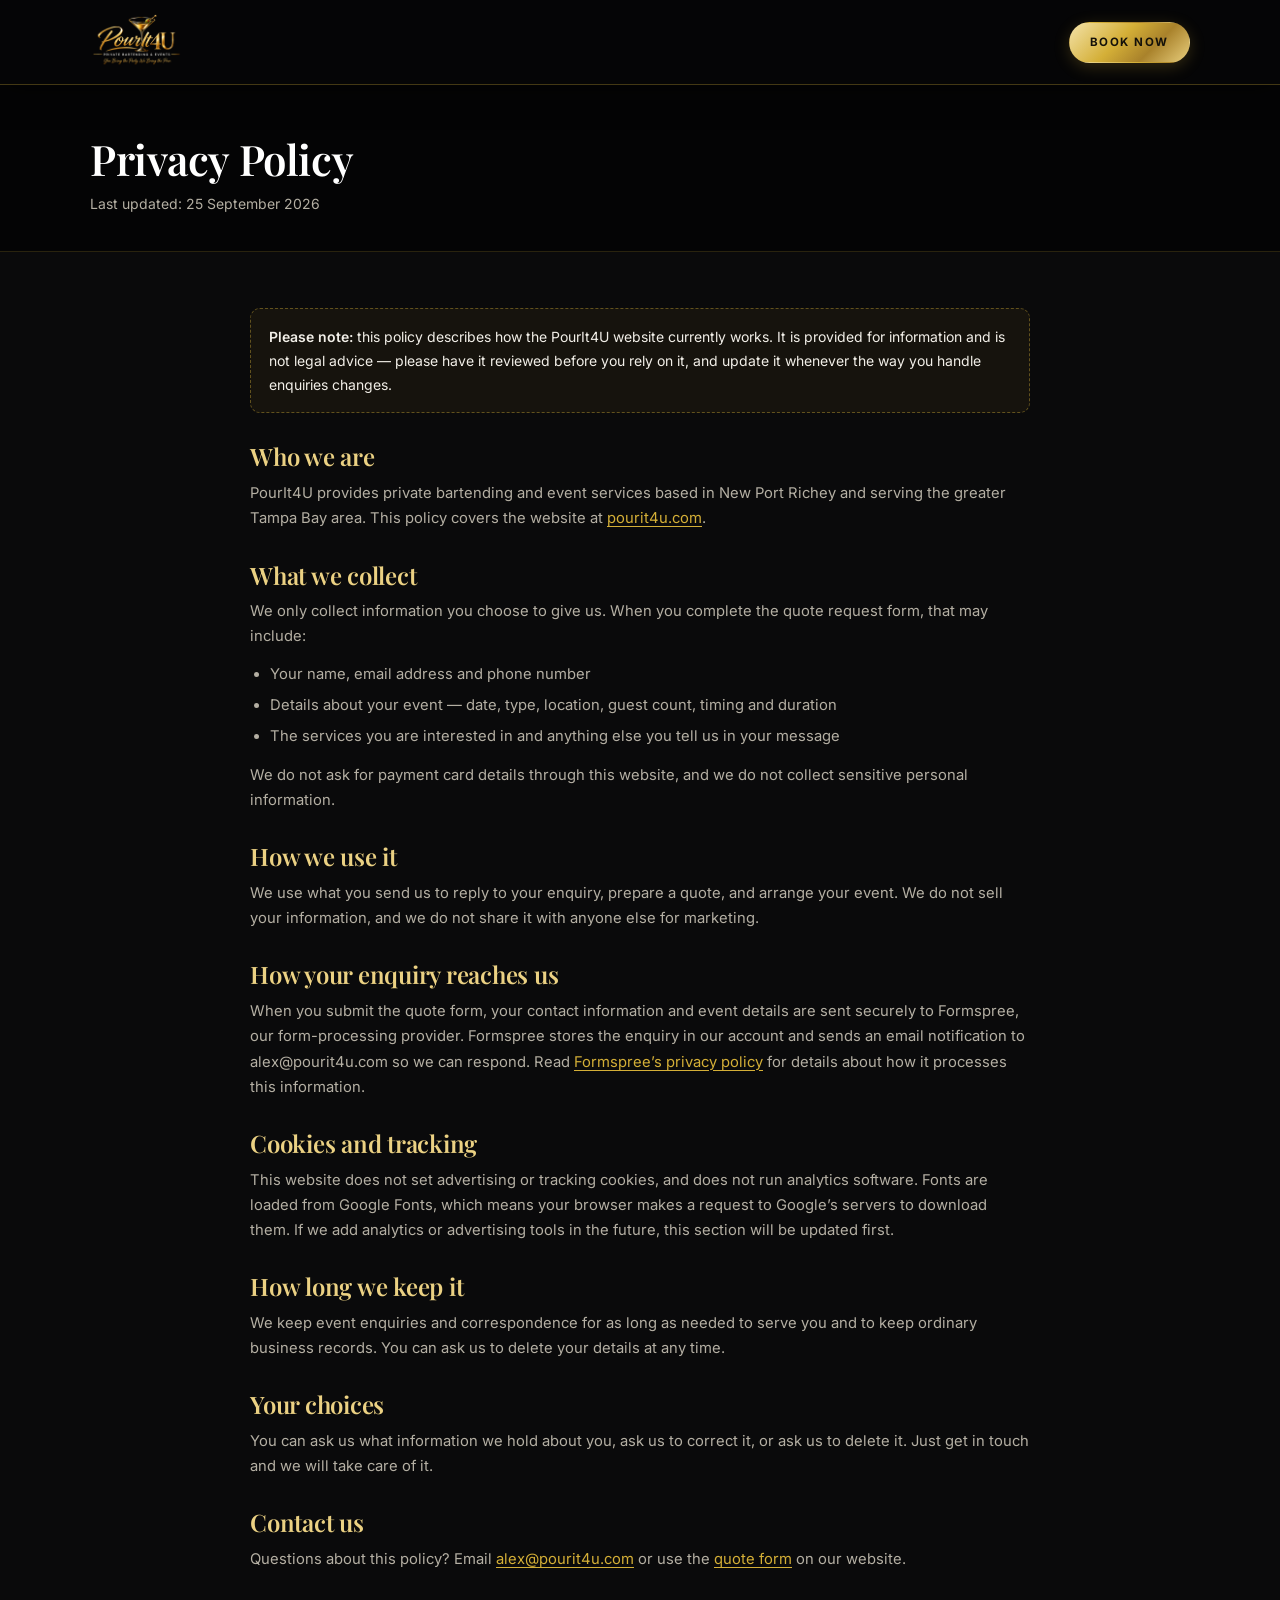
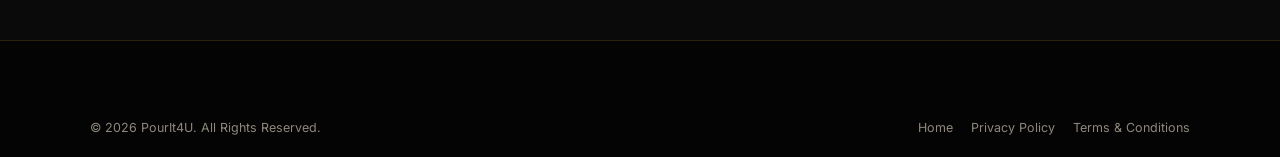
==== commit 8b78c77e: "Connect event quote requests to Formspree" ====
--- a/privacy.html
+++ b/privacy.html
@@ -32,7 +32,7 @@
 <div class="page-head">
   <div class="wrap">
     <h1>Privacy Policy</h1>
-    <p>Last updated: <time datetime="2026-09-06">6 September 2026</time></p>
+    <p>Last updated: <time datetime="2026-09-25">25 September 2026</time></p>
   </div>
 </div>
 
@@ -69,10 +69,11 @@
       marketing.</p>
 
       <h2>How your enquiry reaches us</h2>
-      <p>The quote form on this site currently opens a message in your own email application,
-      pre-filled with the details you entered, which you then send to us yourself. Nothing is
-      transmitted to us until you press send in your email app. If we later connect the form to
-      an automatic delivery service, this policy will be updated to name that provider.</p>
+      <p>When you submit the quote form, your contact information and event details are sent
+      securely to Formspree, our form-processing provider. Formspree stores the enquiry in
+      our account and sends an email notification to alex@pourit4u.com so we can respond.
+      Read <a href="https://formspree.io/legal/privacy-policy/">Formspree’s privacy policy</a>
+      for details about how it processes this information.</p>
 
       <h2>Cookies and tracking</h2>
       <p>This website does not set advertising or tracking cookies, and does not run analytics
